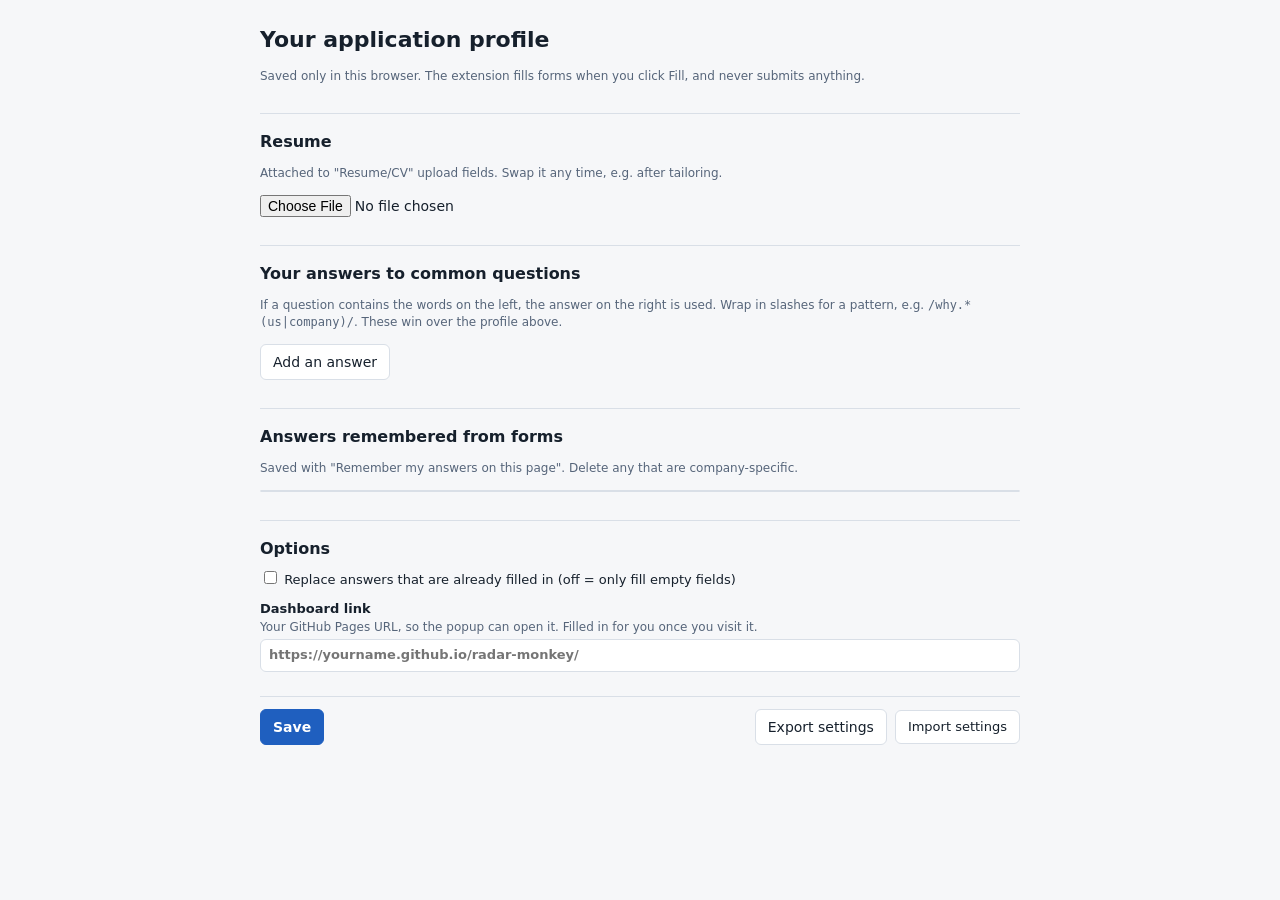
==== extension/options.html @ 2f6d50e4 "Radar Monkey: collector, dashboard, tracker, autofill extension, tailoring skill package" ====
<!doctype html>
<html lang="en"><head><meta charset="utf-8"><title>Radar Monkey settings</title><link rel="stylesheet" href="ui.css">
<style>
body { padding: 24px 16px 60px; }
main { max-width: 760px; margin: 0 auto; }
h1 { font-size: 22px; margin: 0 0 4px; }
h2 { font-size: 16px; margin: 28px 0 8px; padding-top: 16px; border-top: 1px solid var(--line); }
.grid { display: grid; grid-template-columns: repeat(auto-fill, minmax(220px, 1fr)); gap: 10px 16px; }
label { display: block; font-size: 13px; font-weight: 600; }
label .hint { font-weight: 400; display: block; }
input[type=text], textarea { width: 100%; padding: 6px 8px; border: 1px solid var(--line); border-radius: 6px; background: var(--surface); margin-top: 3px; }
.qa { display: grid; grid-template-columns: 1fr 1.6fr auto; gap: 8px; margin-bottom: 8px; align-items: start; }
.qa textarea { min-height: 38px; }
.bar { position: sticky; bottom: 0; background: var(--bg); padding: 12px 0; border-top: 1px solid var(--line); display: flex; gap: 8px; flex-wrap: wrap; align-items: center; margin-top: 24px; }
#saved { color: var(--good); font-weight: 600; }
.learned { max-height: 260px; overflow: auto; border: 1px solid var(--line); border-radius: 6px; background: var(--surface); }
.learned div { display: grid; grid-template-columns: 1fr 1.4fr auto; gap: 8px; padding: 6px 8px; border-bottom: 1px solid var(--line); font-size: 13px; }
.learned span:last-of-type { color: var(--fg-2); white-space: nowrap; overflow: hidden; text-overflow: ellipsis; }
</style></head>
<body><main>
  <h1>Your application profile</h1>
  <p class="hint">Saved only in this browser. The extension fills forms when you click Fill, and never submits anything.</p>
  <div id="profile"></div>

  <h2>Resume</h2>
  <p class="hint">Attached to "Resume/CV" upload fields. Swap it any time, e.g. after tailoring.</p>
  <input type="file" id="resume" accept=".pdf,.doc,.docx"> <span id="resume-name" class="hint"></span>

  <h2>Your answers to common questions</h2>
  <p class="hint">If a question contains the words on the left, the answer on the right is used. Wrap in slashes for a pattern, e.g. <code>/why.*(us|company)/</code>. These win over the profile above.</p>
  <div id="answers"></div>
  <button class="btn" id="add-answer">Add an answer</button>

  <h2>Answers remembered from forms</h2>
  <p class="hint">Saved with "Remember my answers on this page". Delete any that are company-specific.</p>
  <div class="learned" id="learned"></div>

  <h2>Options</h2>
  <label style="font-weight:400"><input type="checkbox" id="overwrite"> Replace answers that are already filled in (off = only fill empty fields)</label>
  <label style="margin-top:10px">Dashboard link <span class="hint">Your GitHub Pages URL, so the popup can open it. Filled in for you once you visit it.</span>
    <input type="text" id="dashboardUrl" placeholder="https://yourname.github.io/radar-monkey/"></label>

  <div class="bar">
    <button class="btn primary" id="save">Save</button><span id="saved" hidden>Saved</span>
    <span style="flex:1"></span>
    <button class="btn" id="export">Export settings</button>
    <label class="btn" for="import" style="font-weight:400">Import settings</label><input type="file" id="import" accept=".json" hidden>
  </div>
</main>
<script src="fields.js"></script>
<script src="options.js"></script>
</body></html>
---- extension/ui.css ----
:root { --bg:#f6f7f9; --surface:#fff; --fg:#16202c; --fg-2:#56657a; --line:#d9dfe7; --accent:#1f5fbf; --accent-fg:#fff; --good:#0f7b5f; --warn:#9a6100; color-scheme: light; }
@media (prefers-color-scheme: dark) { :root { --bg:#0f141a; --surface:#161d25; --fg:#e6ebf1; --fg-2:#9aa7b8; --line:#2b3643; --accent:#6ea3ee; --accent-fg:#0f141a; --good:#4fc79f; --warn:#e0a84a; color-scheme: dark; } }
* { box-sizing: border-box; }
body { margin: 0; background: var(--bg); color: var(--fg); font: 14px/1.45 "IBM Plex Sans", "Segoe UI", system-ui, sans-serif; }
button, input, textarea, select { font: inherit; color: inherit; }
.btn { border: 1px solid var(--line); background: var(--surface); padding: 7px 12px; border-radius: 6px; cursor: pointer; text-align: left; }
.btn.primary { background: var(--accent); border-color: var(--accent); color: var(--accent-fg); font-weight: 600; }
.btn:disabled { opacity: .6; cursor: default; }
.hint { color: var(--fg-2); font-size: 12px; }
a { color: var(--accent); }
:focus-visible { outline: 2px solid var(--accent); outline-offset: 2px; }
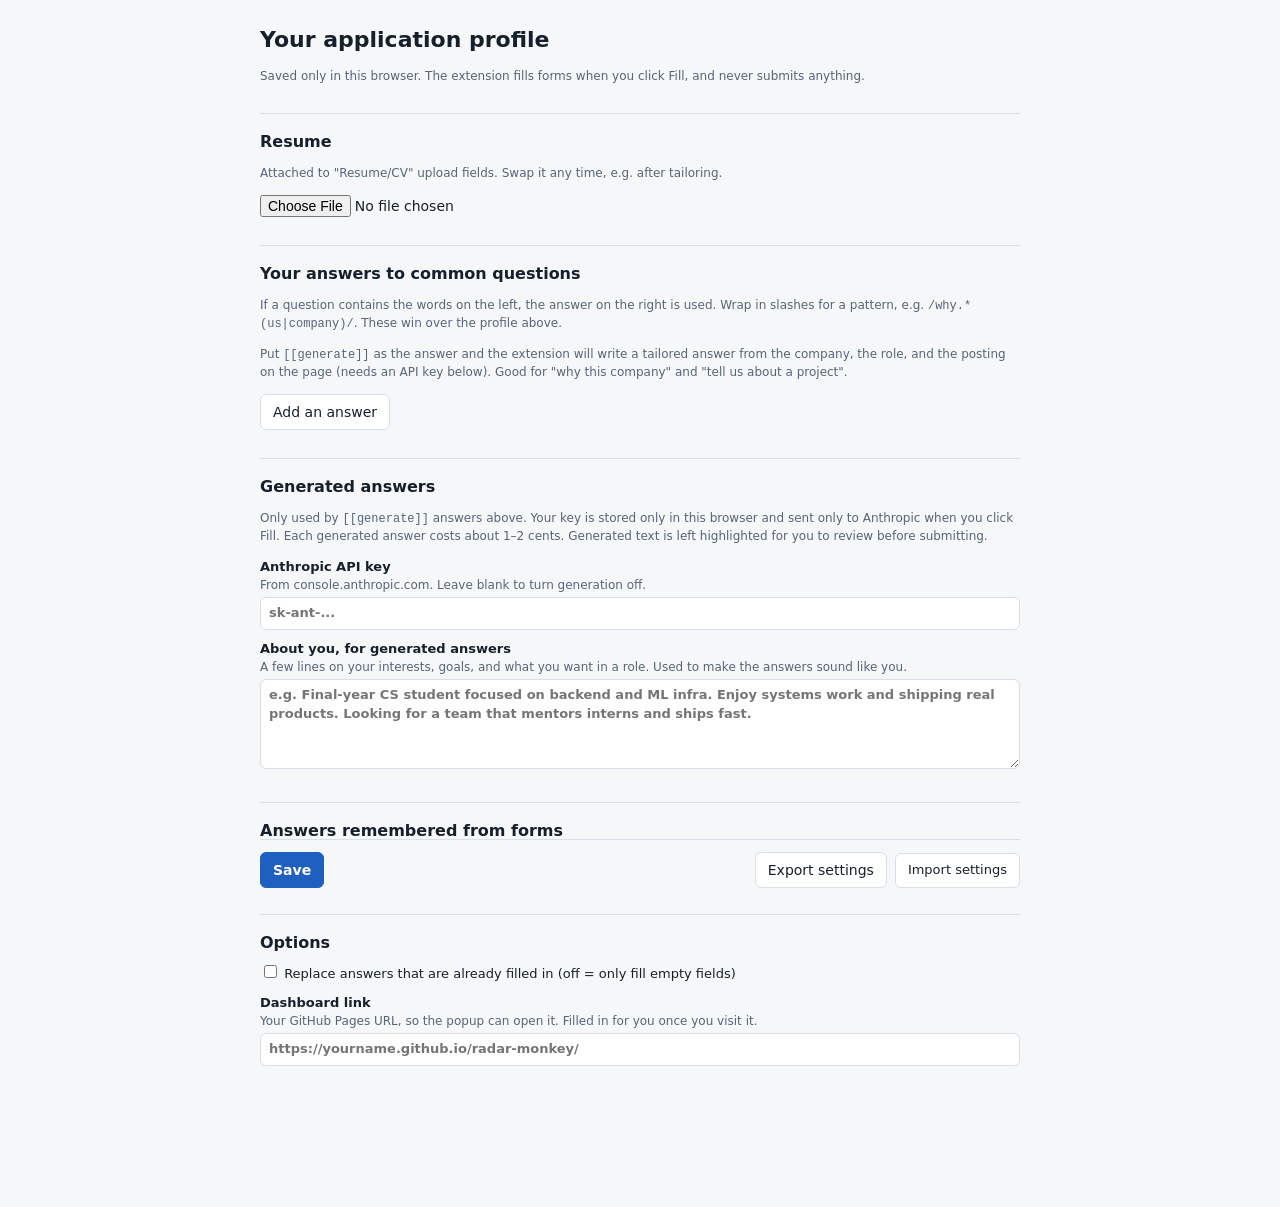
==== commit cec516b3: "Add opt-in auto-fill that fills each page as it loads - New auto.js content script fills fields on l" ====
--- a/extension/options.html
+++ b/extension/options.html
@@ -28,8 +28,16 @@
 
   <h2>Your answers to common questions</h2>
   <p class="hint">If a question contains the words on the left, the answer on the right is used. Wrap in slashes for a pattern, e.g. <code>/why.*(us|company)/</code>. These win over the profile above.</p>
+  <p class="hint">Put <code>[[generate]]</code> as the answer and the extension will write a tailored answer from the company, the role, and the posting on the page (needs an API key below). Good for "why this company" and "tell us about a project".</p>
   <div id="answers"></div>
   <button class="btn" id="add-answer">Add an answer</button>
+
+  <h2>Generated answers</h2>
+  <p class="hint">Only used by <code>[[generate]]</code> answers above. Your key is stored only in this browser and sent only to Anthropic when you click Fill. Each generated answer costs about 1–2 cents. Generated text is left highlighted for you to review before submitting.</p>
+  <label>Anthropic API key <span class="hint">From console.anthropic.com. Leave blank to turn generation off.</span>
+    <input type="text" id="apiKey" placeholder="sk-ant-..."></label>
+  <label style="margin-top:10px">About you, for generated answers <span class="hint">A few lines on your interests, goals, and what you want in a role. Used to make the answers sound like you.</span>
+    <textarea id="genContext" rows="4" placeholder="e.g. Final-year CS student focused on backend and ML infra. Enjoy systems work and shipping real products. Looking for a team that mentors interns and ships fast."></textarea></label>
 
   <h2>Answers remembered from forms</h2>
   <p class="hint">Saved with "Remember my answers on this page". Delete any that are company-specific.</p>
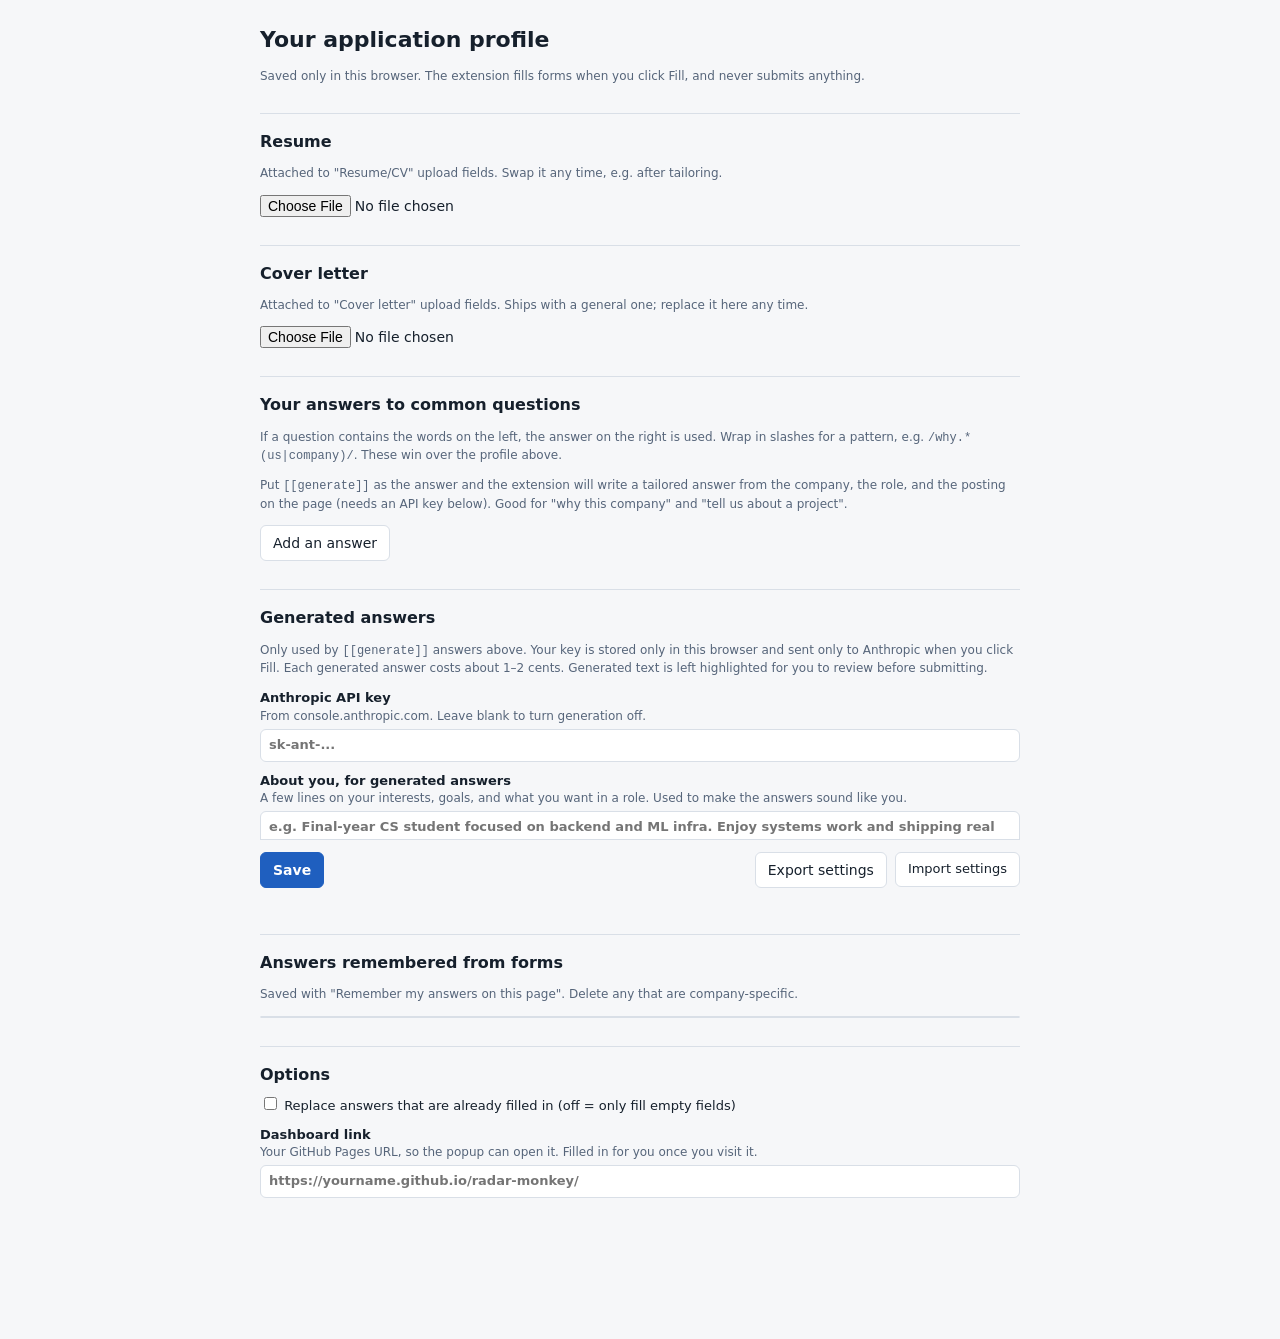
==== commit 252b93e6: "feat: watch big-tech careers sites directly; split board by source - boards: add Workday and Amazon " ====
--- a/extension/options.html
+++ b/extension/options.html
@@ -25,6 +25,10 @@
   <h2>Resume</h2>
   <p class="hint">Attached to "Resume/CV" upload fields. Swap it any time, e.g. after tailoring.</p>
   <input type="file" id="resume" accept=".pdf,.doc,.docx"> <span id="resume-name" class="hint"></span>
+
+  <h2>Cover letter</h2>
+  <p class="hint">Attached to "Cover letter" upload fields. Ships with a general one; replace it here any time.</p>
+  <input type="file" id="cover" accept=".pdf,.doc,.docx"> <span id="cover-name" class="hint"></span>
 
   <h2>Your answers to common questions</h2>
   <p class="hint">If a question contains the words on the left, the answer on the right is used. Wrap in slashes for a pattern, e.g. <code>/why.*(us|company)/</code>. These win over the profile above.</p>
